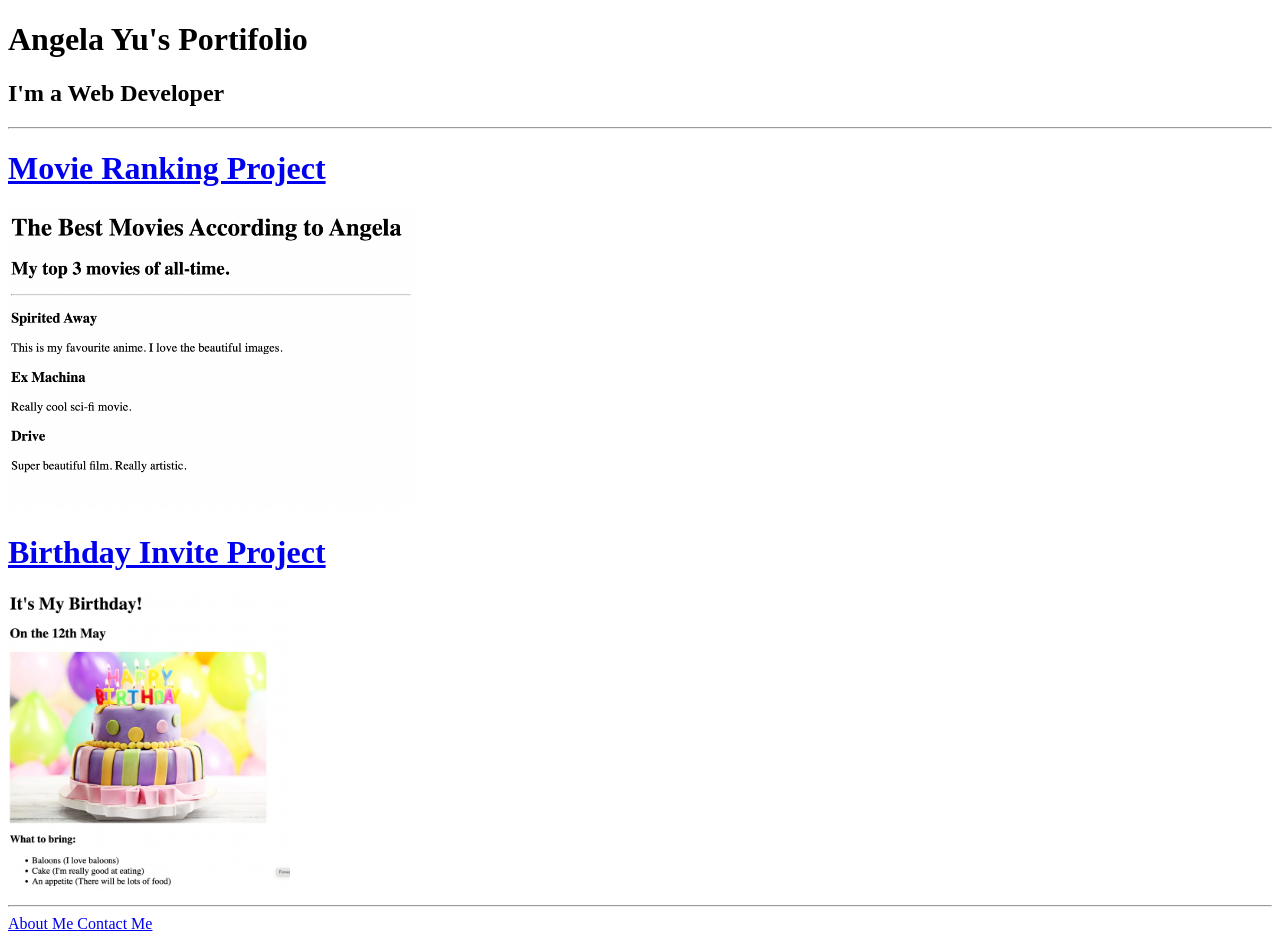
==== index.html @ e7e98b06 "Add files via upload" ====
<!-- TODO 1: Create the HTML Boilerplate -->
<!doctype html>
<html lang="en">
  <head>
    <meta charset="UTF-8" />
    <title>Portifolio Project</title>
  </head>
  <body>
    <h1>Angela Yu's Portifolio</h1>
    <h2>I'm a Web Developer</h2>
    <hr />

    <a href="../2.4 Movie Ranking Project/index.html">
      <h1>Movie Ranking Project</h1>
      <img src="./assets/images/movie-ranking.png" height="300px" />
    </a>

    <a href="../3.4 Birthday Invite Project/index.html"><h1>Birthday Invite Project</h1></a>
    <img src="./assets/images/birthday-invite.png" height="300px" alt="" />
    <hr />

    <!-- TODO 7: Add the Contact Me and About Me page links -->
     <a href="./public/about.html">About Me </a> <a href="./public/contact.html"> Contact Me</a>
  </body>
</html>
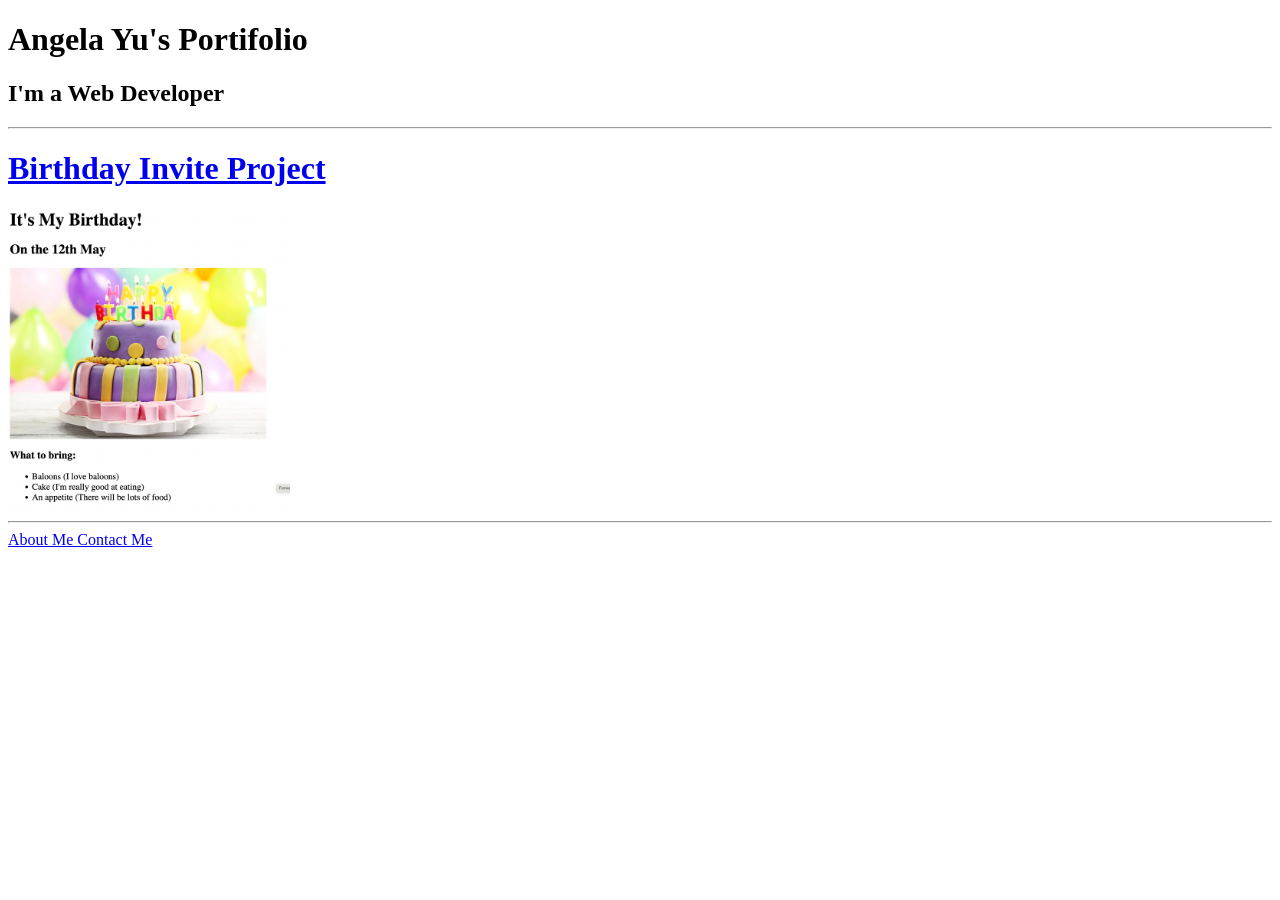
==== commit 258ed282: "Update project links in index.html" ====
--- a/index.html
+++ b/index.html
@@ -10,12 +10,12 @@
     <h2>I'm a Web Developer</h2>
     <hr />
 
-    <a href="../2.4 Movie Ranking Project/index.html">
+    <a href="../public/movie-ranking.html>
       <h1>Movie Ranking Project</h1>
       <img src="./assets/images/movie-ranking.png" height="300px" />
     </a>
 
-    <a href="../3.4 Birthday Invite Project/index.html"><h1>Birthday Invite Project</h1></a>
+    <a href="../public/birthday-invite.html"><h1>Birthday Invite Project</h1></a>
     <img src="./assets/images/birthday-invite.png" height="300px" alt="" />
     <hr />
 
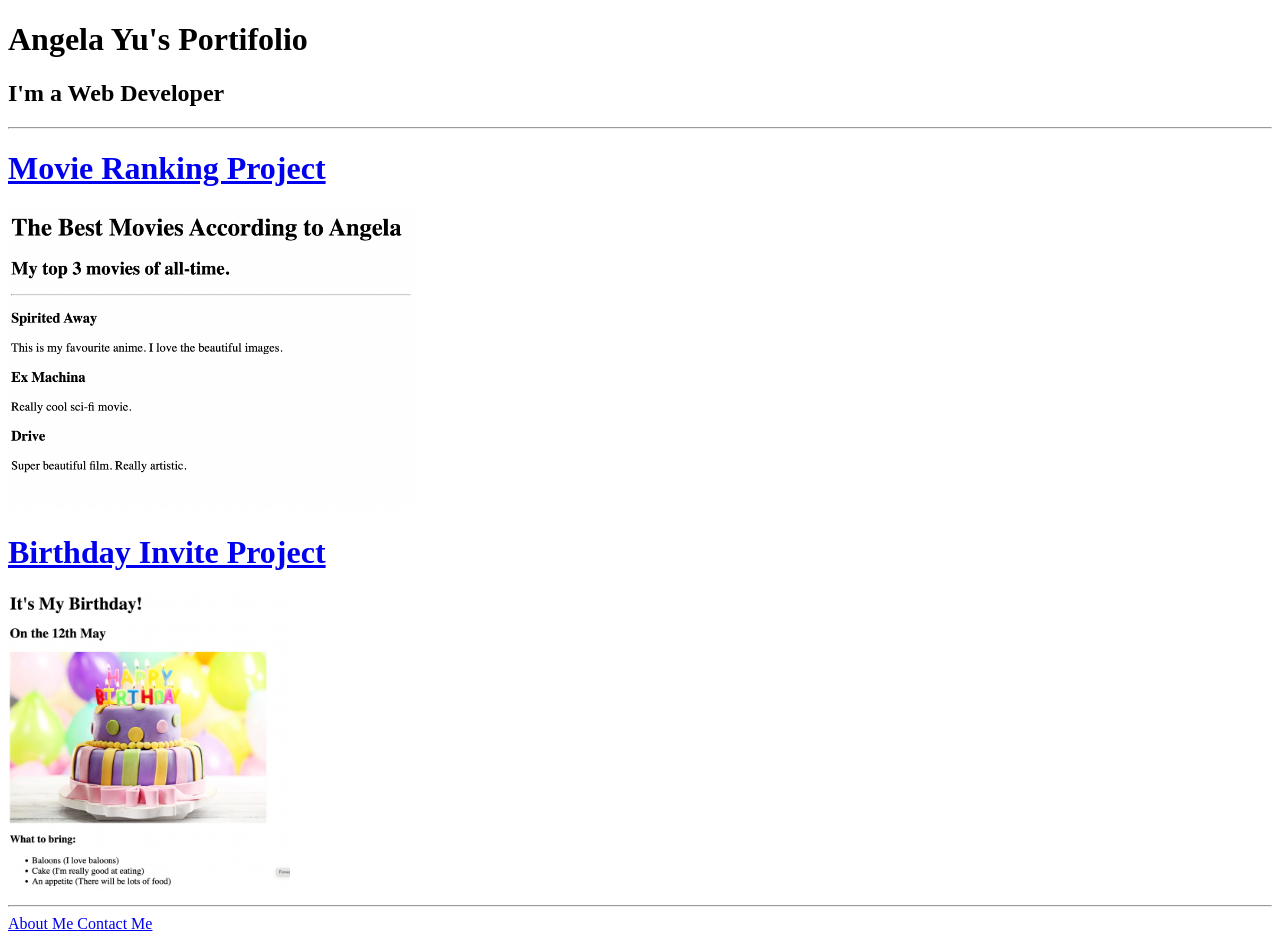
==== commit d0d07ef4: "Fix anchor tag formatting in index.html" ====
--- a/index.html
+++ b/index.html
@@ -10,12 +10,12 @@
     <h2>I'm a Web Developer</h2>
     <hr />
 
-    <a href="../public/movie-ranking.html>
+    <a href="./public/movie-ranking.html">
       <h1>Movie Ranking Project</h1>
       <img src="./assets/images/movie-ranking.png" height="300px" />
     </a>
 
-    <a href="../public/birthday-invite.html"><h1>Birthday Invite Project</h1></a>
+    <a href="./public/birthday-invite.html"><h1>Birthday Invite Project</h1></a>
     <img src="./assets/images/birthday-invite.png" height="300px" alt="" />
     <hr />
 
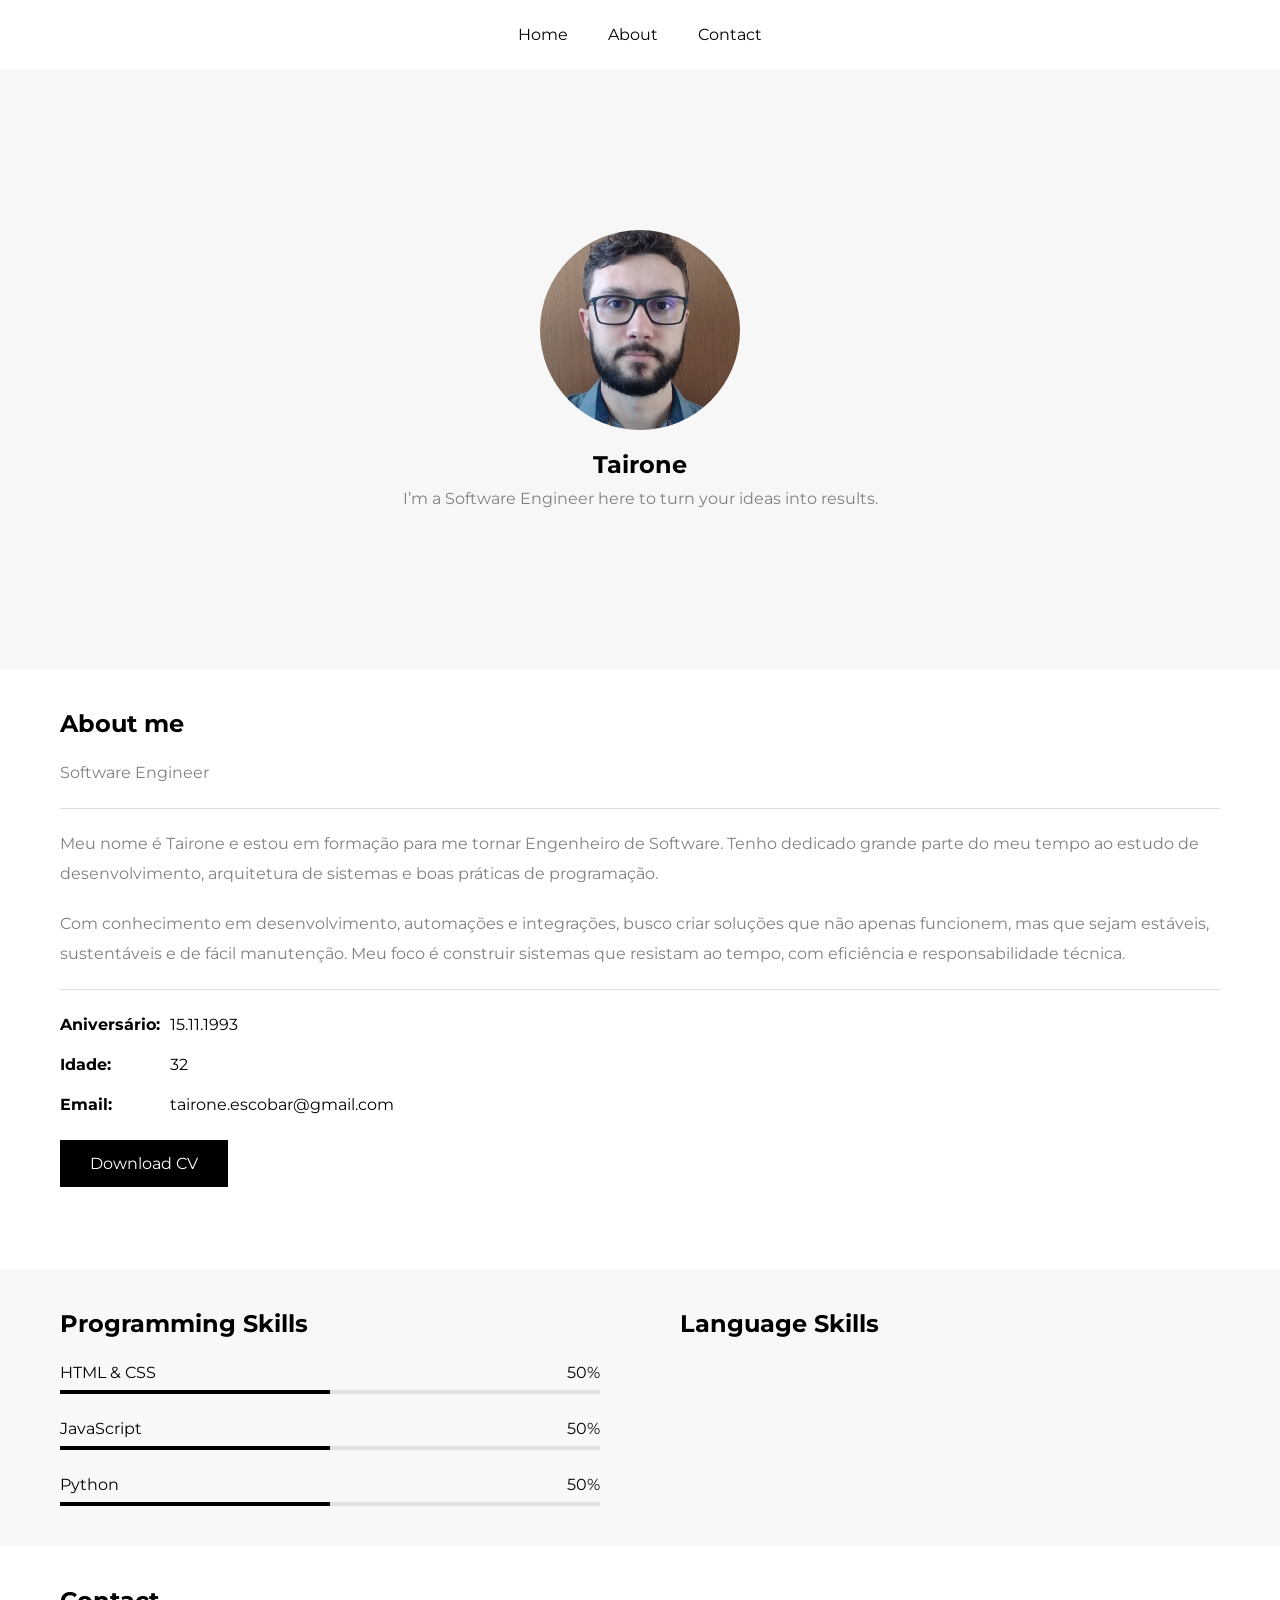
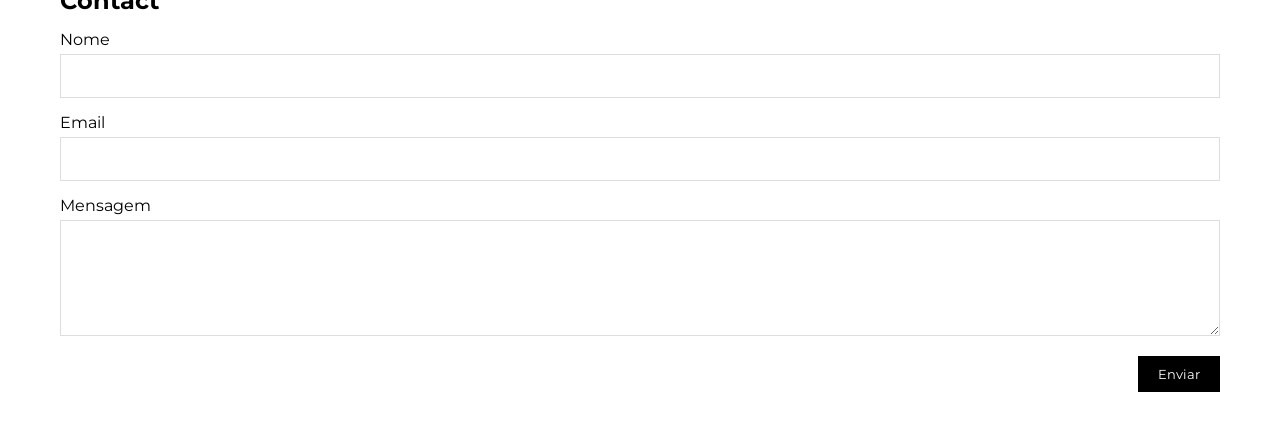
==== commit f172624c: "Add files via upload" ====
--- a/index.html
+++ b/index.html
@@ -1,25 +1,299 @@
-<!-- TODO 1: Create the HTML Boilerplate -->
-<!doctype html>
-<html lang="en">
-  <head>
-    <meta charset="UTF-8" />
-    <title>Portifolio Project</title>
-  </head>
-  <body>
-    <h1>Angela Yu's Portifolio</h1>
-    <h2>I'm a Web Developer</h2>
-    <hr />
-
-    <a href="./public/movie-ranking.html">
-      <h1>Movie Ranking Project</h1>
-      <img src="./assets/images/movie-ranking.png" height="300px" />
-    </a>
-
-    <a href="./public/birthday-invite.html"><h1>Birthday Invite Project</h1></a>
-    <img src="./assets/images/birthday-invite.png" height="300px" alt="" />
-    <hr />
-
-    <!-- TODO 7: Add the Contact Me and About Me page links -->
-     <a href="./public/about.html">About Me </a> <a href="./public/contact.html"> Contact Me</a>
-  </body>
-</html>
+<!doctype html>
+<html lang="en">
+  <head>
+    <meta charset="UTF-8" />
+    <meta name="viewport" content="width=device-width, initial-scale=1.0" />
+
+    <title>Tairone Portfolio</title>
+
+    <link rel="preconnect" href="https://fonts.googleapis.com" />
+    <link rel="preconnect" href="https://fonts.gstatic.com" crossorigin />
+
+    <link href="https://fonts.googleapis.com/css2?family=Montserrat:wght@100..900&display=swap" rel="stylesheet" />
+
+    <style>
+      * {
+        margin: 0;
+        padding: 0;
+        box-sizing: border-box;
+        font-family: "Montserrat", sans-serif;
+      }
+
+      /* NAV */
+
+      .topnav {
+        display: flex;
+        justify-content: center;
+        gap: 40px;
+      }
+
+      .topnav a {
+        text-decoration: none;
+        color: black;
+        padding: 25px 0;
+      }
+
+      .topnav a:hover {
+        font-weight: bold;
+      }
+
+      /* HOME */
+
+      .home {
+        display: flex;
+        flex-direction: column;
+        align-items: center;
+        justify-content: center;
+        min-height: 600px;
+        background: #f7f7f7;
+        text-align: center;
+      }
+
+      .minhafoto {
+        height: 200px;
+        width: 200px;
+        border-radius: 50%;
+        object-fit: cover;
+      }
+
+      .home h1 {
+        margin-top: 20px;
+      }
+
+      .home p {
+        margin-top: 10px;
+        color: gray;
+      }
+
+      /* ABOUT */
+
+      .about {
+        padding: 40px 60px;
+        min-height: 600px;
+      }
+
+      .about h2 {
+        margin-bottom: 10px;
+      }
+
+      .about p {
+        color: gray;
+        margin: 20px 0;
+        line-height: 30px;
+      }
+
+      .about hr {
+        border: none;
+        height: 1px;
+        background: #ddd;
+      }
+
+      .about-list {
+        display: grid;
+        grid-template-columns: auto 1fr;
+        gap: 10px;
+        margin: 20px 0;
+        line-height: 30px;
+      }
+
+      .about-list dt {
+        font-weight: bold;
+      }
+
+      .about-list dd {
+        margin: 0;
+      }
+
+      .cv-link {
+        text-decoration: none;
+        color: white;
+        background: black;
+        padding: 14px 30px;
+        display: inline-block;
+      }
+
+      /* SKILLS */
+
+      .skills-container {
+        display: grid;
+        grid-template-columns: 1fr 1fr;
+        gap: 80px;
+        /* min-height: 600px; */
+        padding: 40px 60px;
+        background: #f8f8f8;
+      }
+
+      .skill-progress {
+        margin-top: 25px;
+      }
+
+      .skill-title {
+        display: flex;
+        justify-content: space-between;
+        margin-bottom: 8px;
+      }
+
+      .bar-progress {
+        height: 4px;
+        width: 100%;
+        background: #e1e1e1;
+      }
+
+      .bar-progress-status {
+        height: 100%;
+        width: 50%;
+        background: black;
+      }
+
+      /* CONTACT */
+
+      .contact-container {
+        padding: 40px 60px;
+      }
+
+      .contact-form {
+        display: flex;
+        flex-direction: column;
+        max-width: 100%;
+      }
+
+      .contact-form label {
+        margin-top: 15px;
+        margin-bottom: 5px;
+      }
+
+      .contact-form input,
+      .contact-form textarea {
+        padding: 12px;
+        border: 1px solid #ddd;
+        font-size: 14px;
+      }
+
+      .contact-form button {
+        margin-top: 20px;
+        padding: 10px 20px;
+        border: none;
+        background: black;
+        color: white;
+        cursor: pointer;
+        width: fit-content;
+        align-self: end;
+      }
+
+    </style>
+  </head>
+
+  <body>
+    <div class="content">
+      <header class="topnav">
+        <a href="#">Home</a>
+        <a href="#">About</a>
+        <a href="#">Contact</a>
+      </header>
+
+      <section class="home">
+        <img src="./me.jpg" alt="Foto de Tairone" class="minhafoto" />
+
+        <h1>Tairone</h1>
+
+        <p>I’m a Software Engineer here to turn your ideas into results.</p>
+      </section>
+
+      <section class="about">
+        <h2>About me</h2>
+
+        <p>Software Engineer</p>
+
+        <hr />
+
+        <p>
+          Meu nome é Tairone e estou em formação para me tornar Engenheiro de Software. Tenho dedicado grande parte do meu tempo ao estudo de desenvolvimento, arquitetura de sistemas e boas práticas
+          de programação.
+        </p>
+
+        <p>
+          Com conhecimento em desenvolvimento, automações e integrações, busco criar soluções que não apenas funcionem, mas que sejam estáveis, sustentáveis e de fácil manutenção. Meu foco é construir
+          sistemas que resistam ao tempo, com eficiência e responsabilidade técnica.
+        </p>
+
+        <hr />
+
+        <dl class="about-list">
+          <dt>Aniversário:</dt>
+          <dd>15.11.1993</dd>
+
+          <dt>Idade:</dt>
+          <dd>32</dd>
+
+          <dt>Email:</dt>
+          <dd>tairone.escobar@gmail.com</dd>
+        </dl>
+
+        <a href="#" class="cv-link">Download CV</a>
+      </section>
+
+      <section class="skills-container">
+        <div class="programming-skills">
+          <h2>Programming Skills</h2>
+
+          <div class="skill-progress">
+            <div class="skill-title">
+              <p>HTML & CSS</p>
+              <p>50%</p>
+            </div>
+
+            <div class="bar-progress">
+              <div class="bar-progress-status"></div>
+            </div>
+          </div>
+
+          <div class="skill-progress">
+            <div class="skill-title">
+              <p>JavaScript</p>
+              <p>50%</p>
+            </div>
+
+            <div class="bar-progress">
+              <div class="bar-progress-status"></div>
+            </div>
+          </div>
+
+          <div class="skill-progress">
+            <div class="skill-title">
+              <p>Python</p>
+              <p>50%</p>
+            </div>
+
+            <div class="bar-progress">
+              <div class="bar-progress-status"></div>
+            </div>
+          </div>
+        </div>
+
+        <div class="language-skills">
+          <h2>Language Skills</h2>
+        </div>
+      </section>
+
+      <section class="contact-container">
+        <h2>Contact</h2>
+
+        <form class="contact-form">
+          <label for="nome">Nome</label>
+          <input type="text" id="nome" name="nome" required />
+
+          <label for="email">Email</label>
+          <input type="email" id="email" name="email" required />
+
+          <label for="mensagem">Mensagem</label>
+          <textarea id="mensagem" name="mensagem" rows="5" required></textarea>
+
+          <button type="submit">Enviar</button>
+        </form>
+      </section>
+    </div>
+  </body>
+</html>
+<!-- 
+https://tokyo-react.vercel.app/#home
+-->
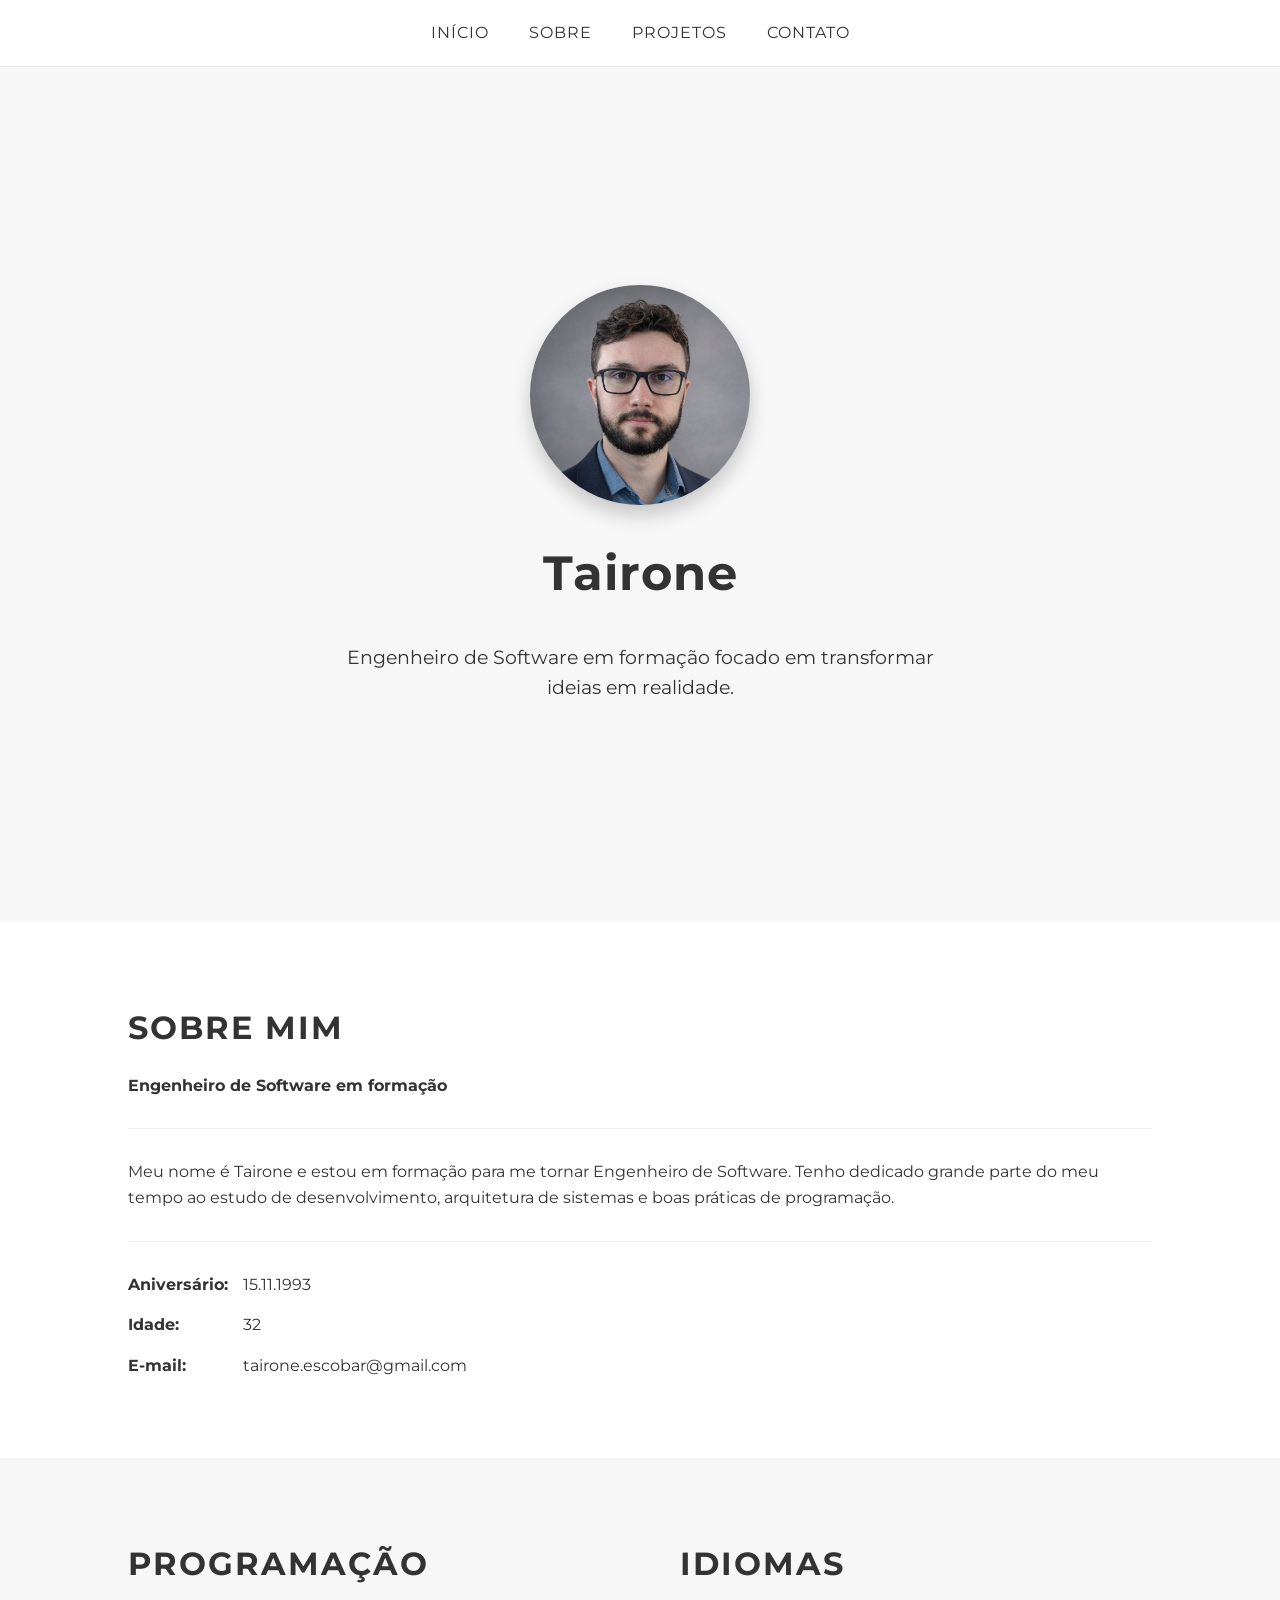
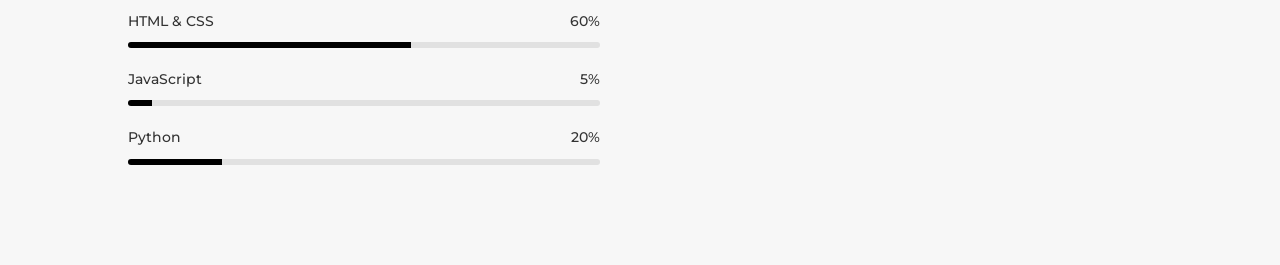
==== commit aa690811: "revisao completa do layout do site" ====
--- a/index.html
+++ b/index.html
@@ -3,297 +3,73 @@
   <head>
     <meta charset="UTF-8" />
     <meta name="viewport" content="width=device-width, initial-scale=1.0" />
-
-    <title>Tairone Portfolio</title>
-
     <link rel="preconnect" href="https://fonts.googleapis.com" />
     <link rel="preconnect" href="https://fonts.gstatic.com" crossorigin />
+    <link href="https://fonts.googleapis.com/css2?family=Montserrat:ital,wght@0,100..900;1,100..900&display=swap" rel="stylesheet" />
+    <link rel="stylesheet" href="style.css" />
+    <title>Portólio | Tairone</title>
+  </head>
+  <body>
+    <header class="nav">
+      <a href="#inicio">Início</a>
+      <a href="#sobre">Sobre</a>
+      <a href="#projetos">Projetos</a>
+      <a href="#contato">Contato</a>
+    </header>
 
-    <link href="https://fonts.googleapis.com/css2?family=Montserrat:wght@100..900&display=swap" rel="stylesheet" />
+    <section id="inicio" class="inicio">
+      <img src="./img/profile-img.png" alt="minha foto" class="minhafoto" />
+      <h1>Tairone</h1>
+      <p>Engenheiro de Software em formação focado em transformar ideias em realidade.</p>
+    </section>
 
-    <style>
-      * {
-        margin: 0;
-        padding: 0;
-        box-sizing: border-box;
-        font-family: "Montserrat", sans-serif;
-      }
+    <section id="sobre" class="sobre">
+      <h2>Sobre mim</h2>
+      <p class="formacao">Engenheiro de Software em formação</p>
+      <hr />
 
-      /* NAV */
+      <p>
+        Meu nome é Tairone e estou em formação para me tornar Engenheiro de Software. Tenho dedicado grande parte do meu tempo ao estudo de desenvolvimento, arquitetura de sistemas e boas práticas de
+        programação.
+      </p>
+      <hr />
 
-      .topnav {
-        display: flex;
-        justify-content: center;
-        gap: 40px;
-      }
+      <dl class="sobre-lista">
+        <dt>Aniversário:</dt>
+        <dd>15.11.1993</dd>
+        <dt>Idade:</dt>
+        <dd>32</dd>
+        <dt>E-mail:</dt>
+        <dd>tairone.escobar@gmail.com</dd>
+      </dl>
+    </section>
 
-      .topnav a {
-        text-decoration: none;
-        color: black;
-        padding: 25px 0;
-      }
-
-      .topnav a:hover {
-        font-weight: bold;
-      }
-
-      /* HOME */
-
-      .home {
-        display: flex;
-        flex-direction: column;
-        align-items: center;
-        justify-content: center;
-        min-height: 600px;
-        background: #f7f7f7;
-        text-align: center;
-      }
-
-      .minhafoto {
-        height: 200px;
-        width: 200px;
-        border-radius: 50%;
-        object-fit: cover;
-      }
-
-      .home h1 {
-        margin-top: 20px;
-      }
-
-      .home p {
-        margin-top: 10px;
-        color: gray;
-      }
-
-      /* ABOUT */
-
-      .about {
-        padding: 40px 60px;
-        min-height: 600px;
-      }
-
-      .about h2 {
-        margin-bottom: 10px;
-      }
-
-      .about p {
-        color: gray;
-        margin: 20px 0;
-        line-height: 30px;
-      }
-
-      .about hr {
-        border: none;
-        height: 1px;
-        background: #ddd;
-      }
-
-      .about-list {
-        display: grid;
-        grid-template-columns: auto 1fr;
-        gap: 10px;
-        margin: 20px 0;
-        line-height: 30px;
-      }
-
-      .about-list dt {
-        font-weight: bold;
-      }
-
-      .about-list dd {
-        margin: 0;
-      }
-
-      .cv-link {
-        text-decoration: none;
-        color: white;
-        background: black;
-        padding: 14px 30px;
-        display: inline-block;
-      }
-
-      /* SKILLS */
-
-      .skills-container {
-        display: grid;
-        grid-template-columns: 1fr 1fr;
-        gap: 80px;
-        /* min-height: 600px; */
-        padding: 40px 60px;
-        background: #f8f8f8;
-      }
-
-      .skill-progress {
-        margin-top: 25px;
-      }
-
-      .skill-title {
-        display: flex;
-        justify-content: space-between;
-        margin-bottom: 8px;
-      }
-
-      .bar-progress {
-        height: 4px;
-        width: 100%;
-        background: #e1e1e1;
-      }
-
-      .bar-progress-status {
-        height: 100%;
-        width: 50%;
-        background: black;
-      }
-
-      /* CONTACT */
-
-      .contact-container {
-        padding: 40px 60px;
-      }
-
-      .contact-form {
-        display: flex;
-        flex-direction: column;
-        max-width: 100%;
-      }
-
-      .contact-form label {
-        margin-top: 15px;
-        margin-bottom: 5px;
-      }
-
-      .contact-form input,
-      .contact-form textarea {
-        padding: 12px;
-        border: 1px solid #ddd;
-        font-size: 14px;
-      }
-
-      .contact-form button {
-        margin-top: 20px;
-        padding: 10px 20px;
-        border: none;
-        background: black;
-        color: white;
-        cursor: pointer;
-        width: fit-content;
-        align-self: end;
-      }
-
-    </style>
-  </head>
-
-  <body>
-    <div class="content">
-      <header class="topnav">
-        <a href="#">Home</a>
-        <a href="#">About</a>
-        <a href="#">Contact</a>
-      </header>
-
-      <section class="home">
-        <img src="./me.jpg" alt="Foto de Tairone" class="minhafoto" />
-
-        <h1>Tairone</h1>
-
-        <p>I’m a Software Engineer here to turn your ideas into results.</p>
-      </section>
-
-      <section class="about">
-        <h2>About me</h2>
-
-        <p>Software Engineer</p>
-
-        <hr />
-
-        <p>
-          Meu nome é Tairone e estou em formação para me tornar Engenheiro de Software. Tenho dedicado grande parte do meu tempo ao estudo de desenvolvimento, arquitetura de sistemas e boas práticas
-          de programação.
-        </p>
-
-        <p>
-          Com conhecimento em desenvolvimento, automações e integrações, busco criar soluções que não apenas funcionem, mas que sejam estáveis, sustentáveis e de fácil manutenção. Meu foco é construir
-          sistemas que resistam ao tempo, com eficiência e responsabilidade técnica.
-        </p>
-
-        <hr />
-
-        <dl class="about-list">
-          <dt>Aniversário:</dt>
-          <dd>15.11.1993</dd>
-
-          <dt>Idade:</dt>
-          <dd>32</dd>
-
-          <dt>Email:</dt>
-          <dd>tairone.escobar@gmail.com</dd>
-        </dl>
-
-        <a href="#" class="cv-link">Download CV</a>
-      </section>
-
-      <section class="skills-container">
-        <div class="programming-skills">
-          <h2>Programming Skills</h2>
-
-          <div class="skill-progress">
-            <div class="skill-title">
-              <p>HTML & CSS</p>
-              <p>50%</p>
-            </div>
-
-            <div class="bar-progress">
-              <div class="bar-progress-status"></div>
-            </div>
-          </div>
-
-          <div class="skill-progress">
-            <div class="skill-title">
-              <p>JavaScript</p>
-              <p>50%</p>
-            </div>
-
-            <div class="bar-progress">
-              <div class="bar-progress-status"></div>
-            </div>
-          </div>
-
-          <div class="skill-progress">
-            <div class="skill-title">
-              <p>Python</p>
-              <p>50%</p>
-            </div>
-
-            <div class="bar-progress">
-              <div class="bar-progress-status"></div>
-            </div>
-          </div>
+    <section class="habilidades">
+      <div class="habilidades-programacao">
+        <h2>Programação</h2>
+        <div class="progresso">
+          <div class="titulo"><span>HTML & CSS</span><span>60%</span></div>
+          <div class="barra-progresso"><div class="barrra-progresso-status" style="width: 60%"></div></div>
         </div>
 
-        <div class="language-skills">
-          <h2>Language Skills</h2>
+        <div class="progresso">
+          <div class="titulo"><span>JavaScript</span><span>5%</span></div>
+          <div class="barra-progresso"><div class="barrra-progresso-status" style="width: 5%"></div></div>
         </div>
-      </section>
 
-      <section class="contact-container">
-        <h2>Contact</h2>
+        <div class="progresso">
+          <div class="titulo"><span>Python</span><span>20%</span></div>
+          <div class="barra-progresso"><div class="barrra-progresso-status" style="width: 20%"></div></div>
+        </div>
+      </div>
 
-        <form class="contact-form">
-          <label for="nome">Nome</label>
-          <input type="text" id="nome" name="nome" required />
+      </div>
+      <div class="habilidades-idiomas">
+        <h2>Idiomas</h2>
 
-          <label for="email">Email</label>
-          <input type="email" id="email" name="email" required />
+        
+      </div>
 
-          <label for="mensagem">Mensagem</label>
-          <textarea id="mensagem" name="mensagem" rows="5" required></textarea>
-
-          <button type="submit">Enviar</button>
-        </form>
-      </section>
-    </div>
+    </section>
   </body>
 </html>
-<!-- 
-https://tokyo-react.vercel.app/#home
--->
--- a/style.css
+++ b/style.css
@@ -0,0 +1,155 @@
+:root {
+  /*TEMA CLARO */
+  --bg-primary: #ffffff;
+  --bg-secondary: #f7f7f7;
+  --text-primary: #333333;
+  --text-secondary: #808080;
+  --accent-color: #000000;
+  --accent-contrast: #ffffff;
+  --border-color: #eeeeee;
+  --shadow-color: rgba(0, 0, 0, 0.1);
+}
+/* Configurações Globais */
+* {
+  margin: 0;
+  padding: 0;
+  box-sizing: border-box;
+  font-family: "Montserrat", sans-serif;
+}
+
+html {
+  scroll-behavior: smooth;
+}
+
+body {
+  background-color: var(--bg-primary);
+  color: var(--text-primary);
+  line-height: 1.6;
+}
+
+section {
+  padding: 80px 10%;
+}
+
+h1 {
+  font-size: 3rem;
+  letter-spacing: 1px;
+}
+
+h2 {
+  font-size: 2rem;
+  text-transform: uppercase;
+  letter-spacing: 2px;
+  margin-bottom: 20px;
+}
+
+hr {
+  border: none;
+  background-color: var(--border-color);
+  height: 1px;
+  margin: 30px 0;
+}
+
+/*  Configurações Menu */
+.nav {
+  display: flex;
+  justify-content: center;
+  gap: 40px;
+  border-bottom: 1px solid var(--border-color);
+  background-color: var(--bg-primary);
+  position: sticky;
+  top: 0;
+  z-index: 1000;
+}
+
+.nav a {
+  text-decoration: none;
+  color: var(--text-primary);
+  padding: 20px 0px;
+  letter-spacing: 1px;
+  text-transform: uppercase;
+  transition: 0.3s ease-in-out;
+}
+
+.nav a:hover {
+  /* color: var(--text-secondary); */
+  color: var(--accent-color);
+  font-weight: 600;
+}
+
+/* Configurações INICIO */
+.inicio {
+  background-color: var(--bg-secondary);
+  display: flex;
+  flex-direction: column;
+  gap: 30px;
+  align-items: center;
+  justify-content: center;
+  height: 95vh;
+  padding: 80px 10%;
+}
+
+.minhafoto {
+  display: block;
+  width: 220px;
+  height: 220px;
+  object-fit: cover;
+  object-position: center top;
+  border-radius: 50%;
+  box-shadow: 0px 10px 20px rgba(0, 0, 0, 0.2);
+}
+
+.inicio p {
+  max-width: 600px;
+  color: var(--text-primary);
+  font-size: 1.2rem;
+  text-align: center;
+}
+
+/*  Configurações SOBRE */
+.formacao {
+  font-weight: bold;
+  margin-bottom: 20px;
+}
+
+.sobre-lista {
+  display: grid;
+  grid-template-columns: auto 1fr;
+  gap: 15px;
+}
+
+.sobre-lista dt {
+  font-weight: bold;
+}
+
+/*  Configurações HABILIDADES */
+
+.habilidades {
+  background-color: var(--bg-secondary);
+  display: grid;
+  grid-template-columns: 1fr 1fr;
+  gap: 80px;
+}
+
+.progresso .titulo {
+  display: flex;
+  justify-content: space-between;
+  font-weight: 500;
+  margin-bottom: 10px;
+  font-size: 0.875rem;
+}
+
+.barra-progresso {
+  height: 6px;
+  width: 100%;
+  background: #e1e1e1;
+  border-radius: 10px;
+  overflow: hidden;
+  margin-bottom: 20px;
+}
+
+.barrra-progresso-status {
+  height: 100%;
+  background: black;
+  transition: width 1s ease-in-out;
+}
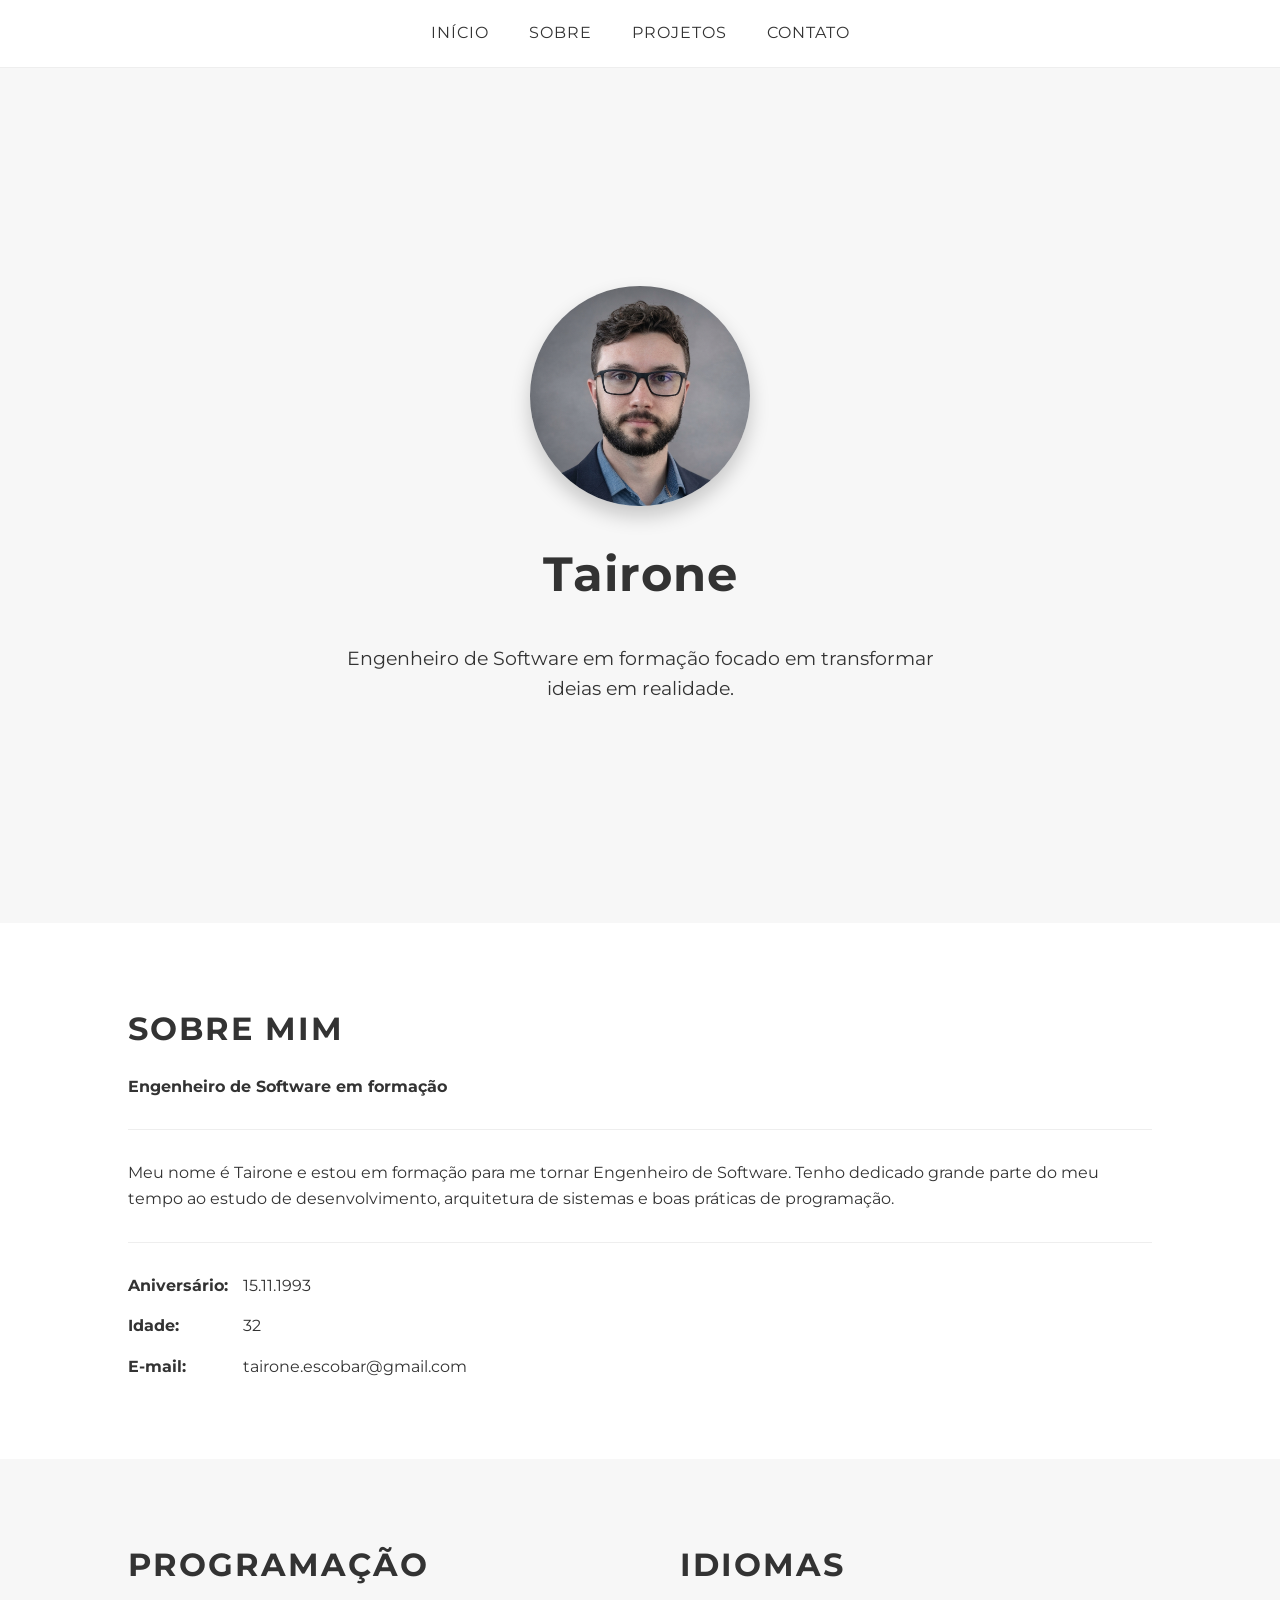
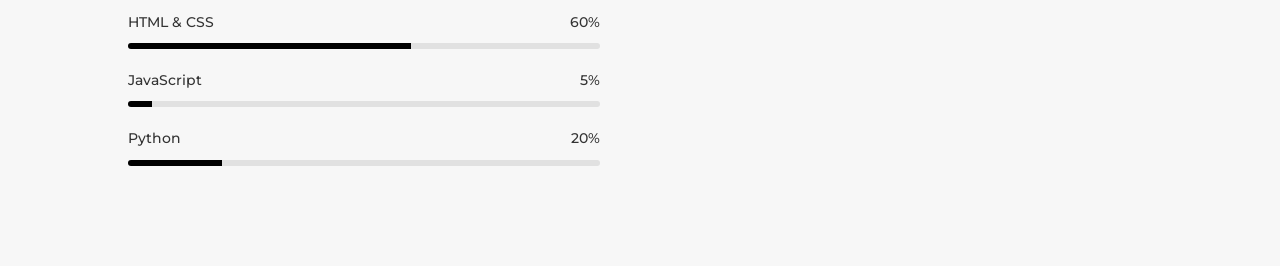
==== commit 38333fb8: "atualizacao do menu superior com responsividade" ====
--- a/index.html
+++ b/index.html
@@ -8,6 +8,8 @@
     <link href="https://fonts.googleapis.com/css2?family=Montserrat:ital,wght@0,100..900;1,100..900&display=swap" rel="stylesheet" />
     <link rel="stylesheet" href="style.css" />
     <title>Portólio | Tairone</title>
+
+  
   </head>
   <body>
     <header class="nav">
--- a/style.css
+++ b/style.css
@@ -71,10 +71,39 @@
   transition: 0.3s ease-in-out;
 }
 
-.nav a:hover {
-  /* color: var(--text-secondary); */
-  color: var(--accent-color);
-  font-weight: 600;
+.nav a::after {
+  content: "";
+  display: block;
+  height: 1px;
+  width: 0px;
+  background-color: var(--text-secondary);
+  transition: 0.3s ease-in-out;
+}
+
+.nav a:hover::after {
+  width: 100%;
+}
+
+@media (max-width: 600px) {
+  .nav {
+    gap: 30px;
+  }
+
+  .nav a {
+    font-size: 0.875rem;
+  }
+}
+
+@media (max-width: 420px) {
+  .nav {
+    gap: 20px;
+  }
+
+  .nav a {
+  letter-spacing: normal;
+  }
+
+
 }
 
 /* Configurações INICIO */
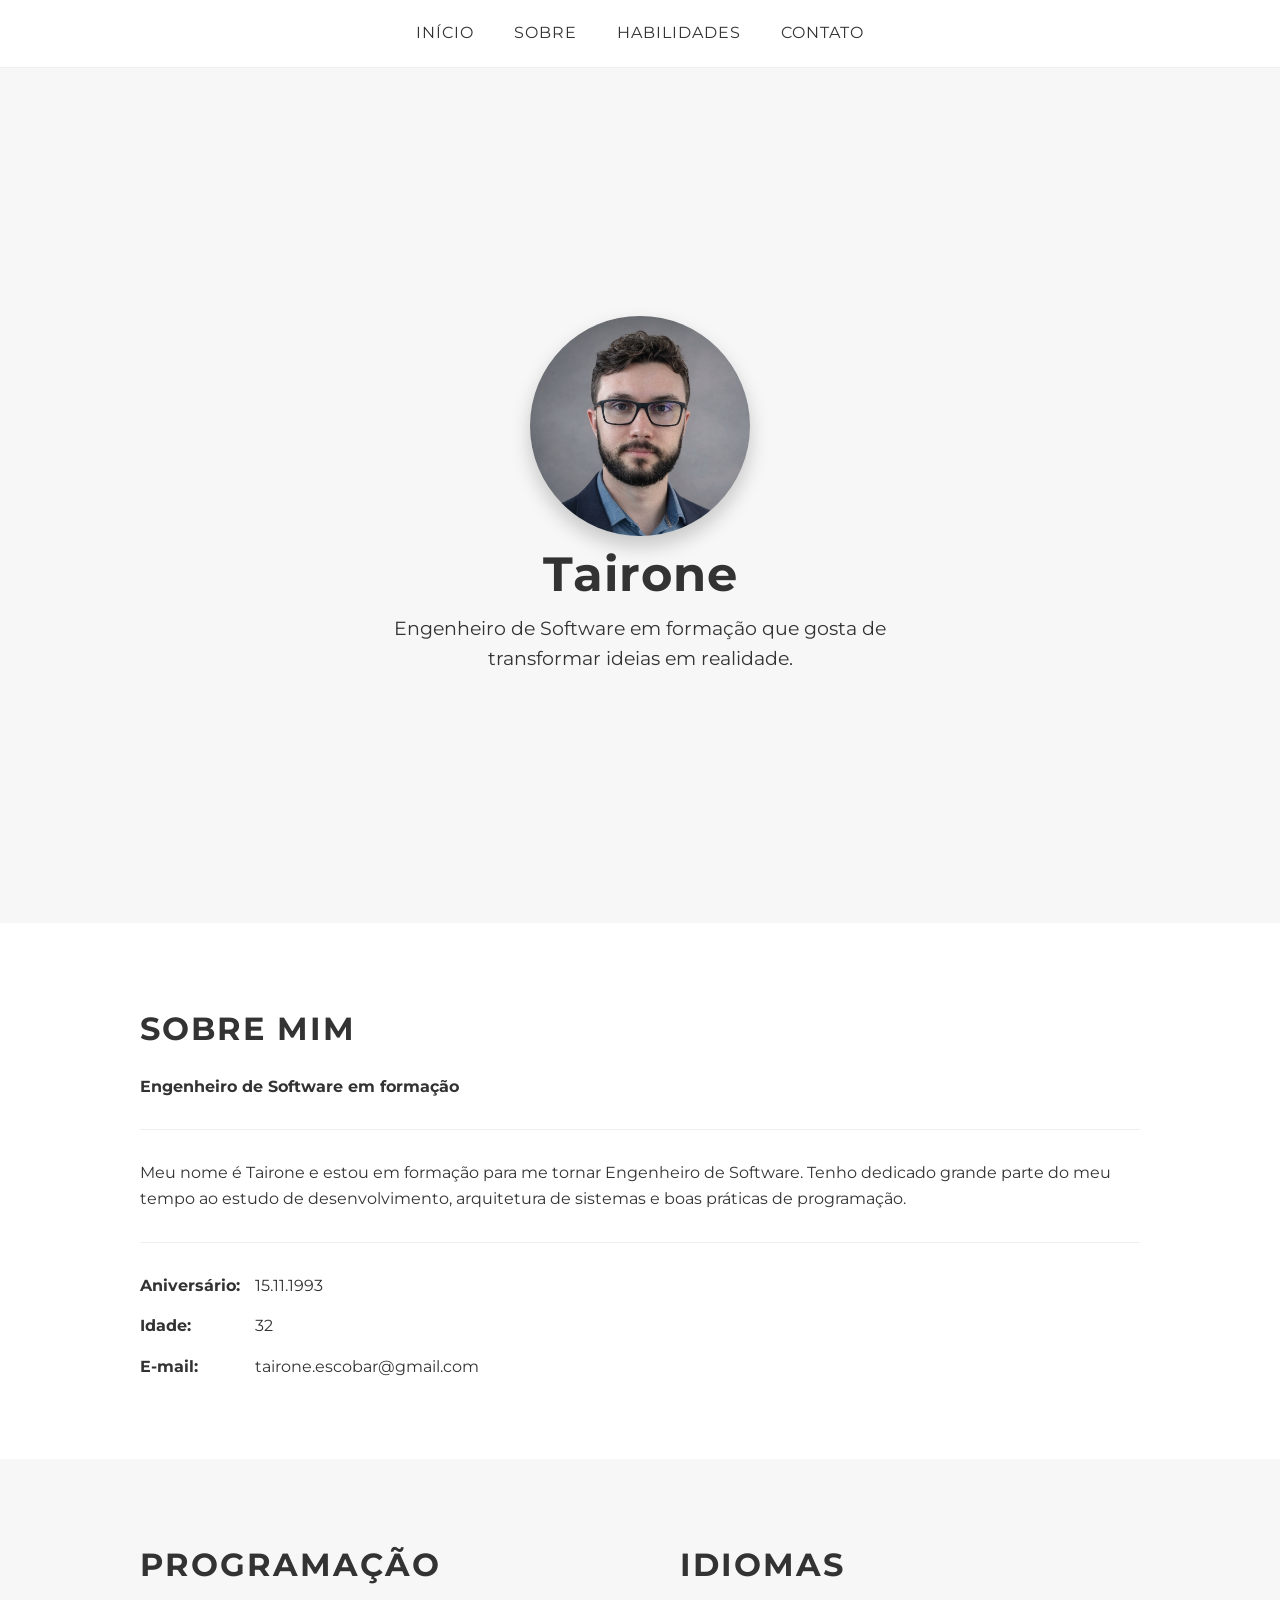
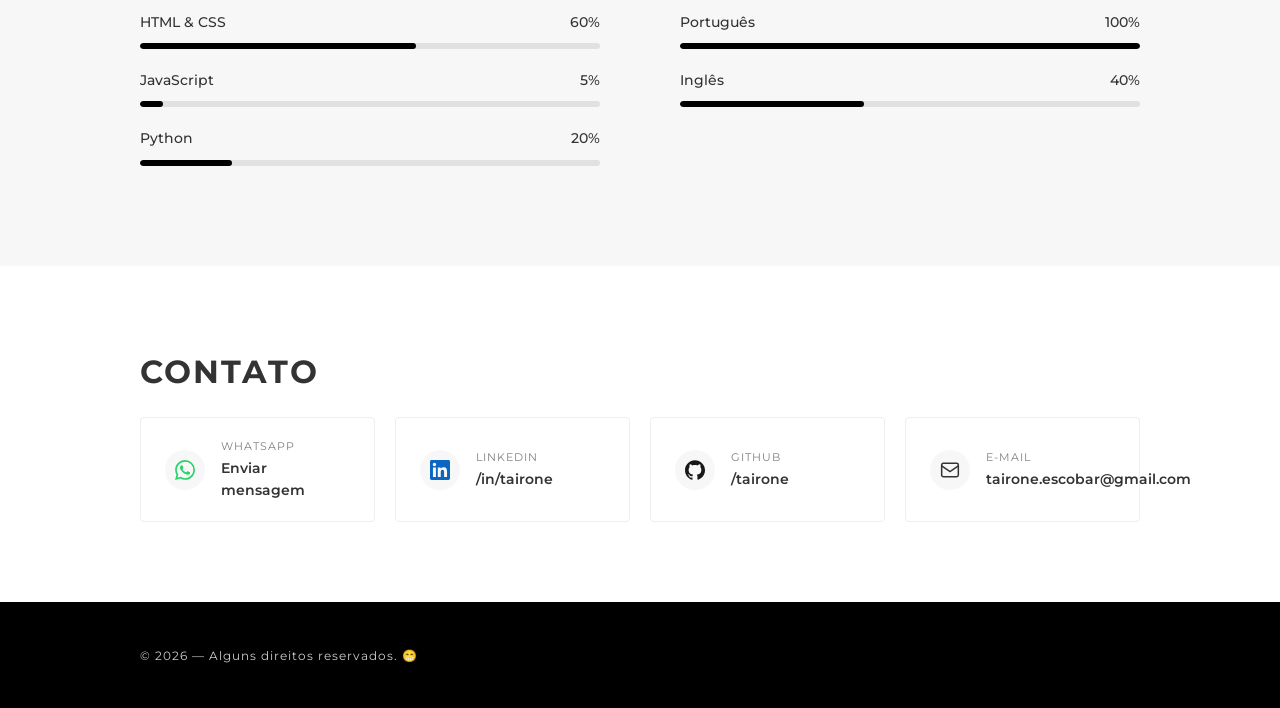
==== commit 8e9beeaf: "atualizacao geral do site" ====
--- a/index.html
+++ b/index.html
@@ -1,77 +1,148 @@
 <!doctype html>
-<html lang="en">
+<html lang="pt-BR">
   <head>
     <meta charset="UTF-8" />
     <meta name="viewport" content="width=device-width, initial-scale=1.0" />
     <link rel="preconnect" href="https://fonts.googleapis.com" />
     <link rel="preconnect" href="https://fonts.gstatic.com" crossorigin />
     <link href="https://fonts.googleapis.com/css2?family=Montserrat:ital,wght@0,100..900;1,100..900&display=swap" rel="stylesheet" />
+    <title>Portfólio | Tairone</title>
     <link rel="stylesheet" href="style.css" />
-    <title>Portólio | Tairone</title>
-
-  
   </head>
   <body>
-    <header class="nav">
-      <a href="#inicio">Início</a>
-      <a href="#sobre">Sobre</a>
-      <a href="#projetos">Projetos</a>
-      <a href="#contato">Contato</a>
+    <header class="header">
+      <nav class="nav-links">
+        <a href="#inicio">Início</a>
+        <a href="#sobre">Sobre</a>
+        <a href="#habilidades">Habilidades</a>
+        <a href="#contato">Contato</a>
+      </nav>
     </header>
 
-    <section id="inicio" class="inicio">
-      <img src="./img/profile-img.png" alt="minha foto" class="minhafoto" />
+    <section class="inicio" id="inicio">
+      <img src="./img/profile-img.png" alt="Foto de rosto de Tairone, Engenheiro de Software" class="minhafoto" />
       <h1>Tairone</h1>
-      <p>Engenheiro de Software em formação focado em transformar ideias em realidade.</p>
+      <p>Engenheiro de Software em formação que gosta de transformar ideias em realidade.</p>
     </section>
 
     <section id="sobre" class="sobre">
-      <h2>Sobre mim</h2>
-      <p class="formacao">Engenheiro de Software em formação</p>
-      <hr />
-
-      <p>
-        Meu nome é Tairone e estou em formação para me tornar Engenheiro de Software. Tenho dedicado grande parte do meu tempo ao estudo de desenvolvimento, arquitetura de sistemas e boas práticas de
-        programação.
-      </p>
-      <hr />
-
-      <dl class="sobre-lista">
-        <dt>Aniversário:</dt>
-        <dd>15.11.1993</dd>
-        <dt>Idade:</dt>
-        <dd>32</dd>
-        <dt>E-mail:</dt>
-        <dd>tairone.escobar@gmail.com</dd>
-      </dl>
+      <div class="container">
+        <h2>Sobre mim</h2>
+        <p class="formacao">Engenheiro de Software em formação</p>
+        <hr />
+        <p>
+          Meu nome é Tairone e estou em formação para me tornar Engenheiro de Software. Tenho dedicado grande parte do meu tempo ao estudo de desenvolvimento, arquitetura de sistemas e boas práticas
+          de programação.
+        </p>
+        <hr />
+        <dl class="sobre-lista">
+          <dt>Aniversário:</dt>
+          <dd>15.11.1993</dd>
+          <dt>Idade:</dt>
+          <dd>32</dd>
+          <dt>E-mail:</dt>
+          <dd>tairone.escobar@gmail.com</dd>
+        </dl>
+      </div>
     </section>
 
-    <section class="habilidades">
-      <div class="habilidades-programacao">
-        <h2>Programação</h2>
-        <div class="progresso">
-          <div class="titulo"><span>HTML & CSS</span><span>60%</span></div>
-          <div class="barra-progresso"><div class="barrra-progresso-status" style="width: 60%"></div></div>
+    <section id="habilidades" class="habilidades-bg">
+      <div class="container grid-2">
+        <div class="habilidades-programacao">
+          <h2>Programação</h2>
+          <div class="progresso">
+            <div class="titulo"><span>HTML &amp; CSS</span><span>60%</span></div>
+            <div class="barra-progresso"><div class="barra-progresso-status" style="width: 60%"></div></div>
+          </div>
+          <div class="progresso">
+            <div class="titulo"><span>JavaScript</span><span>5%</span></div>
+            <div class="barra-progresso"><div class="barra-progresso-status" style="width: 5%"></div></div>
+          </div>
+          <div class="progresso">
+            <div class="titulo"><span>Python</span><span>20%</span></div>
+            <div class="barra-progresso"><div class="barra-progresso-status" style="width: 20%"></div></div>
+          </div>
         </div>
-
-        <div class="progresso">
-          <div class="titulo"><span>JavaScript</span><span>5%</span></div>
-          <div class="barra-progresso"><div class="barrra-progresso-status" style="width: 5%"></div></div>
-        </div>
-
-        <div class="progresso">
-          <div class="titulo"><span>Python</span><span>20%</span></div>
-          <div class="barra-progresso"><div class="barrra-progresso-status" style="width: 20%"></div></div>
+        <div class="habilidades-idiomas">
+          <h2>Idiomas</h2>
+          <div class="progresso">
+            <div class="titulo"><span>Português</span><span>100%</span></div>
+            <div class="barra-progresso"><div class="barra-progresso-status" style="width: 100%"></div></div>
+          </div>
+          <div class="progresso">
+            <div class="titulo"><span>Inglês</span><span>40%</span></div>
+            <div class="barra-progresso"><div class="barra-progresso-status" style="width: 40%"></div></div>
+          </div>
         </div>
       </div>
+    </section>
 
+    <section id="contato" class="contato">
+      <div class="container">
+        <h2>Contato</h2>
+        <div class="contato-grid">
+          <a class="contato-card" href="https://wa.me/5571983166638" target="_blank" rel="noopener" aria-label="Enviar mensagem via WhatsApp">
+            <div class="contato-icon">
+              <svg viewBox="0 0 24 24" fill="none" xmlns="http://www.w3.org/2000/svg">
+                <path
+                  d="M17.472 14.382c-.297-.149-1.758-.867-2.03-.967-.273-.099-.471-.148-.67.15-.197.297-.767.966-.94 1.164-.173.199-.347.223-.644.075-.297-.15-1.255-.463-2.39-1.475-.883-.788-1.48-1.761-1.653-2.059-.173-.297-.018-.458.13-.606.134-.133.298-.347.446-.52.149-.174.198-.298.298-.497.099-.198.05-.371-.025-.52-.075-.149-.669-1.612-.916-2.207-.242-.579-.487-.5-.669-.51a12.8 12.8 0 00-.57-.01c-.198 0-.52.074-.792.372-.272.297-1.04 1.016-1.04 2.479 0 1.462 1.065 2.875 1.213 3.074.149.198 2.096 3.2 5.077 4.487.709.306 1.262.489 1.694.625.712.227 1.36.195 1.871.118.571-.085 1.758-.719 2.006-1.413.248-.694.248-1.289.173-1.413-.074-.124-.272-.198-.57-.347m-5.421 7.403h-.004a9.87 9.87 0 01-5.031-1.378l-.361-.214-3.741.982.998-3.648-.235-.374a9.86 9.86 0 01-1.51-5.26c.001-5.45 4.436-9.884 9.888-9.884 2.64 0 5.122 1.03 6.988 2.898a9.825 9.825 0 012.893 6.994c-.003 5.45-4.437 9.884-9.885 9.884m8.413-18.297A11.815 11.815 0 0012.05 0C5.495 0 .16 5.335.157 11.892c0 2.096.547 4.142 1.588 5.945L.057 24l6.305-1.654a11.882 11.882 0 005.683 1.448h.005c6.554 0 11.89-5.335 11.893-11.893a11.821 11.821 0 00-3.48-8.413z"
+                  fill="#25D366"
+                />
+              </svg>
+            </div>
+            <div>
+              <p class="contato-card-label">WhatsApp</p>
+              <p class="contato-card-valor">Enviar mensagem</p>
+            </div>
+          </a>
+          <a class="contato-card" href="https://www.linkedin.com/in/tairone-escobar-075835b8/" target="_blank" rel="noopener" aria-label="Visitar perfil no LinkedIn">
+            <div class="contato-icon">
+              <svg viewBox="0 0 24 24" fill="none" xmlns="http://www.w3.org/2000/svg">
+                <path
+                  d="M20.447 20.452h-3.554v-5.569c0-1.328-.027-3.037-1.852-3.037-1.853 0-2.136 1.445-2.136 2.939v5.667H9.351V9h3.414v1.561h.046c.477-.9 1.637-1.85 3.37-1.85 3.601 0 4.267 2.37 4.267 5.455v6.286zM5.337 7.433a2.062 2.062 0 01-2.063-2.065 2.064 2.064 0 112.063 2.065zm1.782 13.019H3.555V9h3.564v11.452zM22.225 0H1.771C.792 0 0 .774 0 1.729v20.542C0 23.227.792 24 1.771 24h20.451C23.2 24 24 23.227 24 22.271V1.729C24 .774 23.2 0 22.222 0h.003z"
+                  fill="#0A66C2"
+                />
+              </svg>
+            </div>
+            <div>
+              <p class="contato-card-label">LinkedIn</p>
+              <p class="contato-card-valor">/in/tairone</p>
+            </div>
+          </a>
+          <a class="contato-card" href="https://github.com/taironeescobar" target="_blank" rel="noopener" aria-label="Visitar perfil no GitHub">
+            <div class="contato-icon">
+              <svg viewBox="0 0 24 24" fill="none" xmlns="http://www.w3.org/2000/svg">
+                <path
+                  d="M12 .297c-6.63 0-12 5.373-12 12 0 5.303 3.438 9.8 8.205 11.385.6.113.82-.258.82-.577 0-.285-.01-1.04-.015-2.04-3.338.724-4.042-1.61-4.042-1.61C4.422 18.07 3.633 17.7 3.633 17.7c-1.087-.744.084-.729.084-.729 1.205.084 1.838 1.236 1.838 1.236 1.07 1.835 2.809 1.305 3.495.998.108-.776.417-1.305.76-1.605-2.665-.3-5.466-1.332-5.466-5.93 0-1.31.465-2.38 1.235-3.22-.135-.303-.54-1.523.105-3.176 0 0 1.005-.322 3.3 1.23.96-.267 1.98-.399 3-.405 1.02.006 2.04.138 3 .405 2.28-1.552 3.285-1.23 3.285-1.23.645 1.653.24 2.873.12 3.176.765.84 1.23 1.91 1.23 3.22 0 4.61-2.805 5.625-5.475 5.92.42.36.81 1.096.81 2.22 0 1.606-.015 2.896-.015 3.286 0 .315.21.69.825.57C20.565 22.092 24 17.592 24 12.297c0-6.627-5.373-12-12-12"
+                  fill="#181717"
+                />
+              </svg>
+            </div>
+            <div>
+              <p class="contato-card-label">GitHub</p>
+              <p class="contato-card-valor">/tairone</p>
+            </div>
+          </a>
+          <a class="contato-card" href="mailto:tairone.escobar@gmail.com" aria-label="Enviar um e-mail direto">
+            <div class="contato-icon">
+              <svg viewBox="0 0 24 24" fill="none" stroke="#333333" stroke-width="1.8" xmlns="http://www.w3.org/2000/svg">
+                <rect x="2" y="4" width="20" height="16" rx="2" />
+                <path d="M2 7l10 7 10-7" />
+              </svg>
+            </div>
+            <div>
+              <p class="contato-card-label">E-mail</p>
+              <p class="contato-card-valor">tairone.escobar@gmail.com</p>
+            </div>
+          </a>
+        </div>
       </div>
-      <div class="habilidades-idiomas">
-        <h2>Idiomas</h2>
+    </section>
 
-        
+    <footer>
+      <div class="container">
+        <span class="footer-copy">© 2026 — Alguns direitos reservados. 😁</span>
       </div>
-
-    </section>
+    </footer>
   </body>
 </html>
--- a/style.css
+++ b/style.css
@@ -1,5 +1,4 @@
 :root {
-  /*TEMA CLARO */
   --bg-primary: #ffffff;
   --bg-secondary: #f7f7f7;
   --text-primary: #333333;
@@ -9,12 +8,11 @@
   --border-color: #eeeeee;
   --shadow-color: rgba(0, 0, 0, 0.1);
 }
-/* Configurações Globais */
+
 * {
   margin: 0;
   padding: 0;
   box-sizing: border-box;
-  font-family: "Montserrat", sans-serif;
 }
 
 html {
@@ -24,11 +22,17 @@
 body {
   background-color: var(--bg-primary);
   color: var(--text-primary);
+  font-family: "Montserrat", sans-serif;
   line-height: 1.6;
 }
 
 section {
   padding: 80px 10%;
+}
+
+.container {
+  max-width: 1000px;
+  margin: 0 auto; /* Ajustado: removido px do zero */
 }
 
 h1 {
@@ -49,72 +53,77 @@
   height: 1px;
   margin: 30px 0;
 }
-
-/*  Configurações Menu */
-.nav {
-  display: flex;
+@media (max-width: 800px) {
+  section {
+    padding: 40px 10%;
+  }
+}
+
+/* ── MENU ── */
+.header {
+  display: flex;
+  align-items: center;
   justify-content: center;
-  gap: 40px;
   border-bottom: 1px solid var(--border-color);
   background-color: var(--bg-primary);
   position: sticky;
   top: 0;
+  width: 100%; /* Garantindo largura total no sticky */
   z-index: 1000;
 }
 
-.nav a {
+.nav-links {
+  display: flex;
+  gap: 40px;
+  max-width: 1000px;
+}
+
+.nav-links a {
   text-decoration: none;
   color: var(--text-primary);
   padding: 20px 0px;
   letter-spacing: 1px;
   text-transform: uppercase;
-  transition: 0.3s ease-in-out;
-}
-
-.nav a::after {
+  transition: color 0.3s ease; /* Transição suave de cor */
+}
+
+.nav-links a::after {
   content: "";
   display: block;
   height: 1px;
   width: 0px;
-  background-color: var(--text-secondary);
+  background-color: var(--text-primary);
   transition: 0.3s ease-in-out;
 }
 
-.nav a:hover::after {
+.nav-links a:hover::after {
   width: 100%;
 }
 
 @media (max-width: 600px) {
-  .nav {
-    gap: 30px;
-  }
-
-  .nav a {
-    font-size: 0.875rem;
-  }
-}
-
-@media (max-width: 420px) {
-  .nav {
+  .nav-links {
     gap: 20px;
   }
-
-  .nav a {
-  letter-spacing: normal;
-  }
-
-
-}
-
-/* Configurações INICIO */
+}
+
+@media (max-width: 480px) {
+  .nav-links {
+    gap: 10px;
+  }
+  .nav-links a {
+    padding: 20px 0px;
+    letter-spacing: normal;
+  }
+}
+
+/* ── INÍCIO ── */
 .inicio {
   background-color: var(--bg-secondary);
   display: flex;
   flex-direction: column;
-  gap: 30px;
   align-items: center;
   justify-content: center;
-  height: 95vh;
+  min-height: 95vh;
   padding: 80px 10%;
 }
 
@@ -130,12 +139,22 @@
 
 .inicio p {
   max-width: 600px;
-  color: var(--text-primary);
   font-size: 1.2rem;
   text-align: center;
 }
 
-/*  Configurações SOBRE */
+@media (max-width: 480px) {
+  h1 {
+    font-size: 2.5rem;
+  }
+
+  .inicio p {
+    font-size: 1rem;
+  }
+}
+
+/* ── SOBRE ── */
+
 .formacao {
   font-weight: bold;
   margin-bottom: 20px;
@@ -151,13 +170,26 @@
   font-weight: bold;
 }
 
-/*  Configurações HABILIDADES */
-
-.habilidades {
+/* ── HABILIDADES ── */
+.habilidades-bg {
   background-color: var(--bg-secondary);
+}
+
+.grid-2 {
   display: grid;
   grid-template-columns: 1fr 1fr;
   gap: 80px;
+}
+
+@media (max-width: 800px) {
+  .grid-2 {
+    grid-template-columns: 1fr;
+    gap: 40px;
+  }
+}
+
+.progresso {
+  margin-bottom: 20px;
 }
 
 .progresso .titulo {
@@ -174,11 +206,79 @@
   background: #e1e1e1;
   border-radius: 10px;
   overflow: hidden;
-  margin-bottom: 20px;
-}
-
-.barrra-progresso-status {
+}
+
+.barra-progresso-status {
+  /* Corrigido de "barrra" para "barra" */
   height: 100%;
-  background: black;
+  background: var(--accent-color);
+  border-radius: 10px;
   transition: width 1s ease-in-out;
 }
+
+/* ── CONTATO ── */
+
+.contato-grid {
+  display: grid;
+  grid-template-columns: repeat(auto-fit, minmax(200px, 1fr));
+  gap: 20px;
+  margin-top: 10px;
+}
+
+.contato-card {
+  display: flex;
+  align-items: center;
+  gap: 16px;
+  padding: 20px 24px;
+  border: 1px solid var(--border-color);
+  border-radius: 4px;
+  text-decoration: none;
+  color: var(--text-primary);
+  transition: 0.25s ease;
+}
+
+.contato-card:hover {
+  border-color: var(--text-primary);
+  background: var(--bg-secondary);
+}
+
+.contato-icon {
+  width: 40px;
+  height: 40px;
+  border-radius: 50%;
+  background: var(--bg-secondary);
+  display: flex;
+  align-items: center;
+  justify-content: center;
+  flex-shrink: 0;
+}
+
+.contato-icon svg {
+  width: 20px;
+  height: 20px;
+}
+
+.contato-card-label {
+  font-size: 0.7rem;
+  text-transform: uppercase;
+  letter-spacing: 1px;
+  color: var(--text-secondary);
+  margin-bottom: 2px;
+}
+
+.contato-card-valor {
+  font-size: 0.85rem;
+  font-weight: 600;
+}
+
+/* ── FOOTER ── */
+footer {
+  background-color: var(--accent-color);
+  padding: 40px 10%;
+}
+
+footer .footer-copy {
+  font-size: 0.75rem;
+  color: #cccccc; /* Leve aumento de contraste */
+  letter-spacing: 1px;
+}
